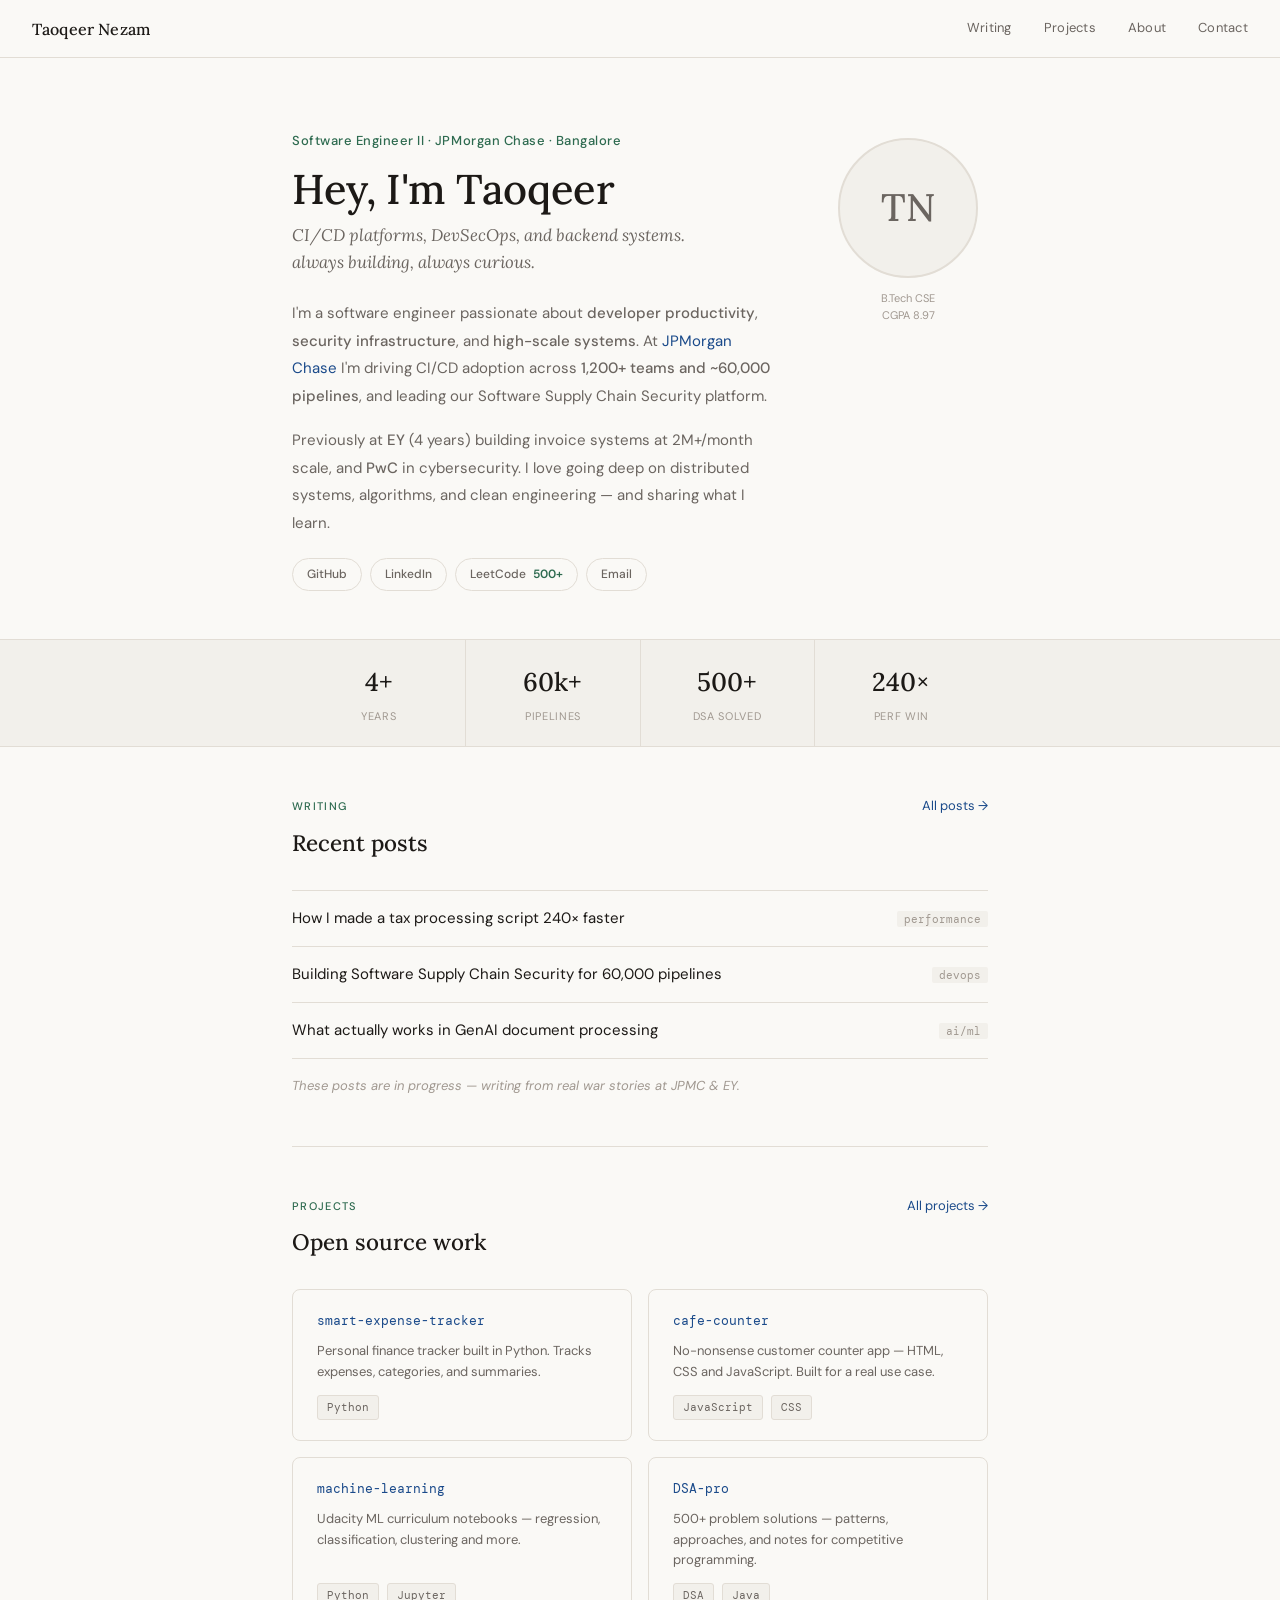
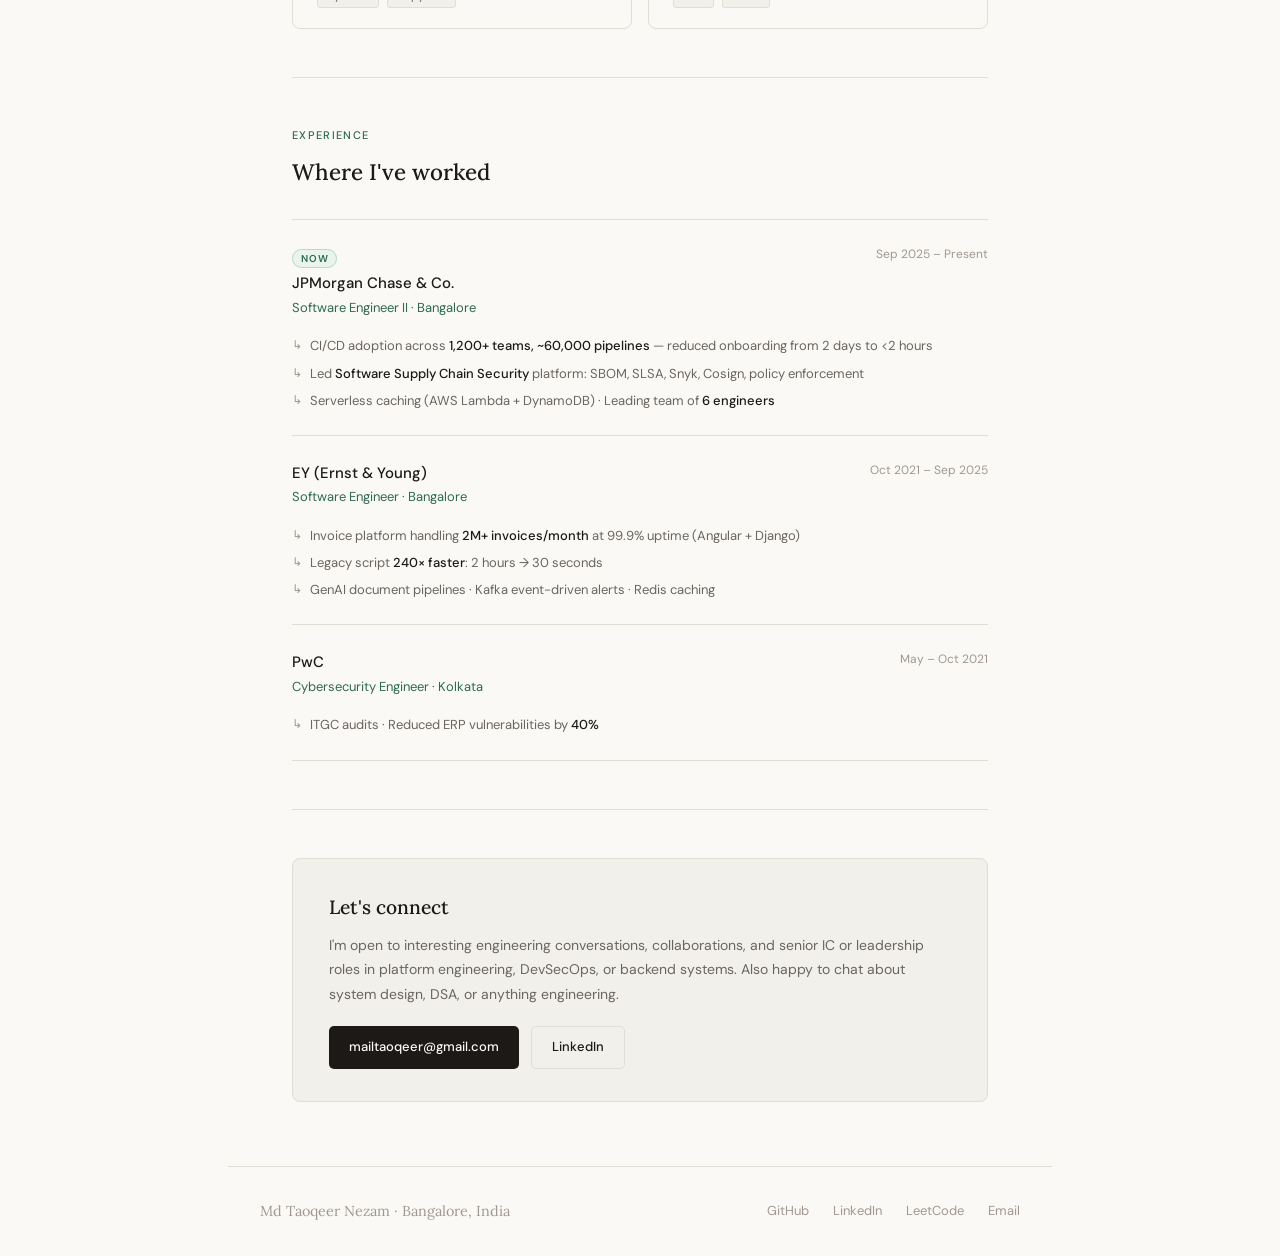
==== index.html @ 7f64fb3b "initial portfolio" ====
<!DOCTYPE html>
<html lang="en">
<head>
  <meta charset="UTF-8" />
  <meta name="viewport" content="width=device-width, initial-scale=1.0" />
  <meta name="description" content="Md Taoqeer Nezam — Software Engineer II at JPMorgan Chase. Building CI/CD platforms, DevSecOps systems, and high-scale backends." />
  <title>Taoqeer Nezam</title>
  <link rel="stylesheet" href="assets/style.css" />
</head>
<body>

<nav>
  <a class="nav-logo" href="/">Taoqeer Nezam</a>
  <div class="nav-links">
    <a href="/blog/">Writing</a>
    <a href="/projects/">Projects</a>
    <a href="/about/">About</a>
    <a href="mailto:mailtaoqeer@gmail.com">Contact</a>
  </div>
</nav>

<!-- HERO -->
<div class="container">
  <div style="display:grid; grid-template-columns:1fr 160px; gap:3rem; align-items:start; padding: 4.5rem 0 3rem;">
    <div>
      <div style="font-size:13px; color:var(--accent); font-weight:500; letter-spacing:0.04em; margin-bottom:0.75rem;">
        Software Engineer II · JPMorgan Chase · Bangalore
      </div>
      <h1 style="font-family:var(--serif); font-size:2.6rem; font-weight:500; line-height:1.15; letter-spacing:-0.01em; margin-bottom:0.6rem;">
        Hey, I'm Taoqeer
      </h1>
      <p style="font-family:var(--serif); font-size:1.05rem; font-style:italic; color:var(--muted); margin-bottom:1.5rem; line-height:1.6;">
        CI/CD platforms, DevSecOps, and backend systems.<br>always building, always curious.
      </p>
      <p style="font-size:15px; color:var(--muted); line-height:1.85; max-width:520px; margin-bottom:1rem;">
        I'm a software engineer passionate about <strong>developer productivity</strong>,
        <strong>security infrastructure</strong>, and <strong>high-scale systems</strong>.
        At <a href="https://www.jpmorganchase.com">JPMorgan Chase</a> I'm driving CI/CD adoption
        across <strong>1,200+ teams and ~60,000 pipelines</strong>, and leading our
        Software Supply Chain Security platform.
      </p>
      <p style="font-size:15px; color:var(--muted); line-height:1.85; max-width:520px;">
        Previously at <strong>EY</strong> (4 years) building invoice systems at 2M+/month scale,
        and <strong>PwC</strong> in cybersecurity. I love going deep on distributed systems,
        algorithms, and clean engineering — and sharing what I learn.
      </p>
      <div class="social-row">
        <a href="https://github.com/taoqeer" target="_blank" class="social-pill">GitHub</a>
        <a href="https://linkedin.com/in/taoqeer" target="_blank" class="social-pill">LinkedIn</a>
        <a href="https://leetcode.com/u/taoqeer/" target="_blank" class="social-pill">LeetCode <span class="pill-count">500+</span></a>
        <a href="mailto:mailtaoqeer@gmail.com" class="social-pill">Email</a>
      </div>
    </div>
    <!-- Avatar -->
    <div style="display:flex; flex-direction:column; align-items:center; gap:0.75rem; padding-top:0.5rem;">
      <div style="width:140px; height:140px; border-radius:50%; background:var(--bg2); border:2px solid var(--border); display:flex; align-items:center; justify-content:center; font-family:var(--serif); font-size:2.4rem; font-weight:500; color:var(--muted);">
        TN
      </div>
      <div style="font-size:11px; color:var(--faint); text-align:center; line-height:1.5;">
        B.Tech CSE<br>CGPA 8.97
      </div>
    </div>
  </div>
</div>

<!-- STATS BAR -->
<div style="border-top:1px solid var(--border); border-bottom:1px solid var(--border); background:var(--bg2);">
  <div class="container">
    <div style="display:flex; gap:0; padding:0;">
      <div style="flex:1; padding:1.25rem 0; border-right:1px solid var(--border); text-align:center;">
        <div style="font-family:var(--serif); font-size:1.6rem; font-weight:500; color:var(--text);">4+</div>
        <div style="font-size:11px; color:var(--faint); margin-top:2px; text-transform:uppercase; letter-spacing:0.06em;">Years</div>
      </div>
      <div style="flex:1; padding:1.25rem 0; border-right:1px solid var(--border); text-align:center;">
        <div style="font-family:var(--serif); font-size:1.6rem; font-weight:500; color:var(--text);">60k+</div>
        <div style="font-size:11px; color:var(--faint); margin-top:2px; text-transform:uppercase; letter-spacing:0.06em;">Pipelines</div>
      </div>
      <div style="flex:1; padding:1.25rem 0; border-right:1px solid var(--border); text-align:center;">
        <div style="font-family:var(--serif); font-size:1.6rem; font-weight:500; color:var(--text);">500+</div>
        <div style="font-size:11px; color:var(--faint); margin-top:2px; text-transform:uppercase; letter-spacing:0.06em;">DSA Solved</div>
      </div>
      <div style="flex:1; padding:1.25rem 0; text-align:center;">
        <div style="font-family:var(--serif); font-size:1.6rem; font-weight:500; color:var(--text);">240×</div>
        <div style="font-size:11px; color:var(--faint); margin-top:2px; text-transform:uppercase; letter-spacing:0.06em;">Perf win</div>
      </div>
    </div>
  </div>
</div>

<div class="container">

  <!-- WRITING -->
  <section>
    <div class="section-header">
      <div>
        <div class="section-label">Writing</div>
        <div class="section-title">Recent posts</div>
      </div>
      <a href="/blog/" class="see-all">All posts →</a>
    </div>
    <div class="post-list">
      <div class="post-item">
        <a href="/blog/240x-performance.html" class="post-title">How I made a tax processing script 240× faster</a>
        <span class="post-meta"><span class="post-tag">performance</span></span>
      </div>
      <div class="post-item">
        <a href="/blog/sscs-at-scale.html" class="post-title">Building Software Supply Chain Security for 60,000 pipelines</a>
        <span class="post-meta"><span class="post-tag">devops</span></span>
      </div>
      <div class="post-item">
        <a href="/blog/genai-production.html" class="post-title">What actually works in GenAI document processing</a>
        <span class="post-meta"><span class="post-tag">ai/ml</span></span>
      </div>
    </div>
    <p style="font-size:13px; color:var(--faint); font-style:italic; margin-top:1rem;">
      These posts are in progress — writing from real war stories at JPMC &amp; EY.
    </p>
  </section>

  <!-- PROJECTS -->
  <section>
    <div class="section-header">
      <div>
        <div class="section-label">Projects</div>
        <div class="section-title">Open source work</div>
      </div>
      <a href="/projects/" class="see-all">All projects →</a>
    </div>
    <div class="project-grid">
      <a href="https://github.com/taoqeer/smart-expense-tracker" target="_blank" class="project-card" style="text-decoration:none;">
        <h3>smart-expense-tracker</h3>
        <p>Personal finance tracker built in Python. Tracks expenses, categories, and summaries.</p>
        <div class="project-card-footer">
          <span class="tag">Python</span>
        </div>
      </a>
      <a href="https://github.com/taoqeer/cafe-counter" target="_blank" class="project-card" style="text-decoration:none;">
        <h3>cafe-counter</h3>
        <p>No-nonsense customer counter app — HTML, CSS and JavaScript. Built for a real use case.</p>
        <div class="project-card-footer">
          <span class="tag">JavaScript</span><span class="tag">CSS</span>
        </div>
      </a>
      <a href="https://github.com/taoqeer/machine-learning" target="_blank" class="project-card" style="text-decoration:none;">
        <h3>machine-learning</h3>
        <p>Udacity ML curriculum notebooks — regression, classification, clustering and more.</p>
        <div class="project-card-footer">
          <span class="tag">Python</span><span class="tag">Jupyter</span>
        </div>
      </a>
      <a href="https://github.com/taoqeer/DSA-pro" target="_blank" class="project-card" style="text-decoration:none;">
        <h3>DSA-pro</h3>
        <p>500+ problem solutions — patterns, approaches, and notes for competitive programming.</p>
        <div class="project-card-footer">
          <span class="tag">DSA</span><span class="tag">Java</span>
        </div>
      </a>
    </div>
  </section>

  <!-- EXPERIENCE SNAPSHOT -->
  <section>
    <div class="section-label">Experience</div>
    <div class="section-title">Where I've worked</div>
    <div class="exp-list">
      <div class="exp-item">
        <div class="exp-header">
          <div>
            <span class="badge-now">now</span>
            <div class="exp-co">JPMorgan Chase &amp; Co.</div>
            <div class="exp-role">Software Engineer II · Bangalore</div>
          </div>
          <div class="exp-period">Sep 2025 – Present</div>
        </div>
        <ul class="exp-bullets">
          <li>CI/CD adoption across <strong>1,200+ teams, ~60,000 pipelines</strong> — reduced onboarding from 2 days to &lt;2 hours</li>
          <li>Led <strong>Software Supply Chain Security</strong> platform: SBOM, SLSA, Snyk, Cosign, policy enforcement</li>
          <li>Serverless caching (AWS Lambda + DynamoDB) · Leading team of <strong>6 engineers</strong></li>
        </ul>
      </div>
      <div class="exp-item">
        <div class="exp-header">
          <div>
            <div class="exp-co">EY (Ernst &amp; Young)</div>
            <div class="exp-role">Software Engineer · Bangalore</div>
          </div>
          <div class="exp-period">Oct 2021 – Sep 2025</div>
        </div>
        <ul class="exp-bullets">
          <li>Invoice platform handling <strong>2M+ invoices/month</strong> at 99.9% uptime (Angular + Django)</li>
          <li>Legacy script <strong>240× faster</strong>: 2 hours → 30 seconds</li>
          <li>GenAI document pipelines · Kafka event-driven alerts · Redis caching</li>
        </ul>
      </div>
      <div class="exp-item">
        <div class="exp-header">
          <div>
            <div class="exp-co">PwC</div>
            <div class="exp-role">Cybersecurity Engineer · Kolkata</div>
          </div>
          <div class="exp-period">May – Oct 2021</div>
        </div>
        <ul class="exp-bullets">
          <li>ITGC audits · Reduced ERP vulnerabilities by <strong>40%</strong></li>
        </ul>
      </div>
    </div>
  </section>

  <!-- CONTACT -->
  <section style="border-bottom:none; padding-bottom:4rem;">
    <div class="newsletter-box">
      <h3>Let's connect</h3>
      <p>
        I'm open to interesting engineering conversations, collaborations, and
        senior IC or leadership roles in platform engineering, DevSecOps, or backend systems.
        Also happy to chat about system design, DSA, or anything engineering.
      </p>
      <div class="newsletter-row">
        <a href="mailto:mailtaoqeer@gmail.com" class="btn btn-solid">mailtaoqeer@gmail.com</a>
        <a href="https://linkedin.com/in/taoqeer" target="_blank" class="btn btn-outline">LinkedIn</a>
      </div>
    </div>
  </section>

</div><!-- /container -->

<footer>
  <div class="footer-left">Md Taoqeer Nezam · Bangalore, India</div>
  <div class="footer-links">
    <a href="https://github.com/taoqeer" target="_blank">GitHub</a>
    <a href="https://linkedin.com/in/taoqeer" target="_blank">LinkedIn</a>
    <a href="https://leetcode.com/u/taoqeer/" target="_blank">LeetCode</a>
    <a href="mailto:mailtaoqeer@gmail.com">Email</a>
  </div>
</footer>

<script src="assets/nav.js"></script>
</body>
</html>
---- assets/style.css ----
@import url('https://fonts.googleapis.com/css2?family=Lora:ital,wght@0,400;0,500;0,600;1,400;1,500&family=DM+Sans:wght@300;400;500&family=DM+Mono:wght@300;400&display=swap');

*, *::before, *::after { box-sizing: border-box; margin: 0; padding: 0; }

:root {
  --bg:        #faf9f6;
  --bg2:       #f2f0eb;
  --bg3:       #e8e4dc;
  --text:      #1c1916;
  --muted:     #6b6560;
  --faint:     #a09890;
  --border:    #e2ddd5;
  --accent:    #2d6a4f;
  --accent-bg: #eaf4ee;
  --link:      #1a4a8a;
  --serif:     'Lora', Georgia, serif;
  --sans:      'DM Sans', system-ui, sans-serif;
  --mono:      'DM Mono', monospace;
  --max:       760px;
  --nav-h:     58px;
}

html { scroll-behavior: smooth; font-size: 16px; }

body {
  background: var(--bg);
  color: var(--text);
  font-family: var(--sans);
  font-size: 15px;
  line-height: 1.75;
  -webkit-font-smoothing: antialiased;
}

a { color: var(--link); text-decoration: none; }
a:hover { text-decoration: underline; }
strong { font-weight: 500; }

/* ── NAV ─────────────────────────────────── */
nav {
  position: sticky; top: 0; z-index: 100;
  height: var(--nav-h);
  background: rgba(250,249,246,0.92);
  backdrop-filter: blur(10px);
  border-bottom: 1px solid var(--border);
  display: flex; align-items: center; justify-content: space-between;
  padding: 0 2rem;
}
.nav-logo {
  font-family: var(--serif);
  font-size: 1rem; font-weight: 500;
  color: var(--text); letter-spacing: 0.01em;
}
.nav-logo:hover { text-decoration: none; color: var(--accent); }
.nav-links { display: flex; gap: 2rem; }
.nav-links a {
  font-size: 13px; color: var(--muted);
  font-weight: 400; letter-spacing: 0.02em;
  transition: color 0.15s;
}
.nav-links a:hover { color: var(--text); text-decoration: none; }
.nav-links a.active { color: var(--text); font-weight: 500; }

/* ── LAYOUT ──────────────────────────────── */
.container {
  max-width: var(--max);
  margin: 0 auto;
  padding: 0 2rem;
}

section { padding: 3rem 0; border-top: 1px solid var(--border); }
section:first-of-type { border-top: none; }

.section-label {
  font-size: 11px; font-weight: 500;
  letter-spacing: 0.12em; text-transform: uppercase;
  color: var(--accent); margin-bottom: 0.4rem;
}
.section-title {
  font-family: var(--serif);
  font-size: 1.4rem; font-weight: 500;
  margin-bottom: 1.75rem; color: var(--text);
}
.section-header {
  display: flex; align-items: baseline;
  justify-content: space-between; margin-bottom: 1.75rem;
}
.section-header .section-title { margin-bottom: 0; }
.see-all { font-size: 13px; color: var(--link); white-space: nowrap; }

/* ── PAGE HERO (inner pages) ─────────────── */
.page-hero { padding: 3rem 0 2rem; }
.page-hero h1 {
  font-family: var(--serif);
  font-size: 2rem; font-weight: 500;
  line-height: 1.25; margin-bottom: 0.75rem;
}
.page-hero p { font-size: 15px; color: var(--muted); max-width: 540px; line-height: 1.8; }

/* ── TAGS / BADGES ───────────────────────── */
.tag {
  display: inline-block;
  font-size: 11px; font-family: var(--mono);
  padding: 2px 9px; border-radius: 3px;
  background: var(--bg2); color: var(--muted);
  border: 1px solid var(--border);
}
.tag.green {
  background: var(--accent-bg); color: var(--accent);
  border-color: #b7d9c8;
}

/* ── BUTTONS ─────────────────────────────── */
.btn {
  display: inline-flex; align-items: center; gap: 6px;
  padding: 9px 20px; border-radius: 5px;
  font-size: 13px; font-weight: 500; font-family: var(--sans);
  transition: all 0.15s; cursor: pointer; border: none;
}
.btn-solid { background: var(--text); color: var(--bg); }
.btn-solid:hover { background: #2d2a26; color: var(--bg); text-decoration: none; }
.btn-outline { background: transparent; color: var(--text); border: 1px solid var(--border); }
.btn-outline:hover { border-color: #aaa; background: var(--bg2); text-decoration: none; }

/* ── SOCIAL PILLS ────────────────────────── */
.social-row { display: flex; flex-wrap: wrap; gap: 0.5rem; margin-top: 1.25rem; }
.social-pill {
  display: inline-flex; align-items: center; gap: 5px;
  padding: 5px 14px; border-radius: 20px;
  font-size: 12px; font-weight: 500; color: var(--muted);
  border: 1px solid var(--border); background: var(--bg);
  transition: all 0.15s;
}
.social-pill:hover { border-color: #bbb; color: var(--text); text-decoration: none; background: var(--bg2); }
.social-pill .pill-count { color: var(--accent); font-weight: 600; margin-left: 2px; }

/* ── DIVIDER ─────────────────────────────── */
hr { border: none; border-top: 1px solid var(--border); }

/* ── POST LIST ───────────────────────────── */
.post-list { display: flex; flex-direction: column; }
.post-item {
  display: flex; justify-content: space-between; align-items: baseline;
  padding: 1rem 0; border-bottom: 1px solid var(--border); gap: 1.5rem;
}
.post-item:first-child { border-top: 1px solid var(--border); }
.post-title { font-size: 15px; color: var(--text); font-weight: 400; line-height: 1.5; }
.post-title:hover { color: var(--link); text-decoration: none; }
.post-meta { font-size: 12px; color: var(--faint); white-space: nowrap; }
.post-tag {
  font-size: 11px; font-family: var(--mono);
  padding: 1px 7px; border-radius: 2px;
  background: var(--bg2); color: var(--faint);
}

/* ── PROJECT CARDS ───────────────────────── */
.project-grid { display: grid; grid-template-columns: 1fr 1fr; gap: 1rem; }
.project-card {
  background: var(--bg); border: 1px solid var(--border);
  border-radius: 8px; padding: 1.25rem 1.5rem;
  transition: border-color 0.15s, box-shadow 0.15s;
  display: flex; flex-direction: column; gap: 0.5rem;
}
.project-card:hover { border-color: #c0b8ae; box-shadow: 0 2px 12px rgba(0,0,0,0.05); }
.project-card h3 { font-family: var(--mono); font-size: 13px; font-weight: 400; color: var(--link); }
.project-card p { font-size: 13px; color: var(--muted); line-height: 1.6; flex: 1; }
.project-card-footer { display: flex; gap: 0.5rem; flex-wrap: wrap; margin-top: 0.25rem; }

/* ── EXP LIST ────────────────────────────── */
.exp-list { display: flex; flex-direction: column; }
.exp-item {
  padding: 1.5rem 0; border-bottom: 1px solid var(--border);
}
.exp-item:first-child { border-top: 1px solid var(--border); }
.exp-header { display: flex; justify-content: space-between; align-items: flex-start; gap: 1rem; margin-bottom: 0.25rem; }
.exp-co { font-weight: 500; font-size: 15px; }
.exp-period { font-size: 12px; color: var(--faint); white-space: nowrap; }
.exp-role { font-size: 13px; color: var(--accent); margin-bottom: 0.75rem; }
.exp-bullets { list-style: none; display: flex; flex-direction: column; gap: 0.35rem; }
.exp-bullets li { font-size: 13px; color: var(--muted); padding-left: 1.1rem; position: relative; line-height: 1.65; }
.exp-bullets li::before { content: '↳'; position: absolute; left: 0; color: var(--faint); font-size: 12px; top: 1px; }
.exp-bullets li strong { color: var(--text); }
.badge-now {
  font-size: 10px; letter-spacing: 0.08em; text-transform: uppercase;
  padding: 2px 8px; border-radius: 10px;
  background: var(--accent-bg); color: var(--accent);
  font-weight: 600; border: 1px solid #b7d9c8;
}

/* ── SKILLS ──────────────────────────────── */
.skills-table { display: flex; flex-direction: column; gap: 0; }
.skill-row {
  display: flex; gap: 1.5rem; align-items: baseline;
  padding: 0.9rem 0; border-bottom: 1px solid var(--border);
}
.skill-row:first-child { border-top: 1px solid var(--border); }
.skill-cat { font-size: 11px; font-weight: 500; color: var(--faint); text-transform: uppercase; letter-spacing: 0.08em; min-width: 110px; flex-shrink: 0; }
.skill-vals { font-size: 14px; color: var(--muted); line-height: 1.7; }
.skill-vals strong { color: var(--text); }

/* ── NEWSLETTER BOX ──────────────────────── */
.newsletter-box {
  background: var(--bg2); border: 1px solid var(--border);
  border-radius: 8px; padding: 2rem 2.25rem;
}
.newsletter-box h3 { font-family: var(--serif); font-size: 1.2rem; font-weight: 500; margin-bottom: 0.5rem; }
.newsletter-box p { font-size: 14px; color: var(--muted); line-height: 1.75; margin-bottom: 1.25rem; }
.newsletter-row { display: flex; gap: 0.75rem; flex-wrap: wrap; }

/* ── FOOTER ──────────────────────────────── */
footer {
  border-top: 1px solid var(--border);
  padding: 2rem 2rem;
  display: flex; justify-content: space-between; align-items: center;
  flex-wrap: wrap; gap: 1rem;
  max-width: calc(var(--max) + 4rem);
  margin: 0 auto;
}
.footer-left { font-family: var(--serif); font-size: 0.9rem; color: var(--faint); }
.footer-links { display: flex; gap: 1.5rem; }
.footer-links a { font-size: 13px; color: var(--faint); }
.footer-links a:hover { color: var(--text); text-decoration: none; }

/* ── BLOG POST PAGE ──────────────────────── */
.prose { max-width: 680px; }
.prose h1 { font-family: var(--serif); font-size: 2rem; font-weight: 500; line-height: 1.25; margin-bottom: 0.75rem; }
.prose h2 { font-family: var(--serif); font-size: 1.3rem; font-weight: 500; margin: 2.5rem 0 1rem; }
.prose h3 { font-size: 1rem; font-weight: 600; margin: 2rem 0 0.75rem; }
.prose p { font-size: 15px; color: #2a2520; line-height: 1.85; margin-bottom: 1.25rem; }
.prose ul, .prose ol { margin: 0 0 1.25rem 1.5rem; }
.prose li { font-size: 15px; color: #2a2520; line-height: 1.8; margin-bottom: 0.35rem; }
.prose code { font-family: var(--mono); font-size: 13px; background: var(--bg2); padding: 1px 6px; border-radius: 3px; color: #5a3e28; }
.prose pre { background: #1c1916; color: #e8e0d0; border-radius: 6px; padding: 1.25rem 1.5rem; margin: 1.5rem 0; overflow-x: auto; }
.prose pre code { background: none; color: inherit; padding: 0; font-size: 13px; }
.prose blockquote { border-left: 3px solid var(--accent); padding-left: 1.25rem; margin: 1.5rem 0; color: var(--muted); font-style: italic; }
.prose strong { color: var(--text); }
.post-date { font-size: 13px; color: var(--faint); margin-bottom: 2rem; display: block; }

/* ── RESPONSIVE ──────────────────────────── */
@media (max-width: 620px) {
  nav { padding: 0 1rem; }
  .nav-links { gap: 1.25rem; }
  .container { padding: 0 1rem; }
  .project-grid { grid-template-columns: 1fr; }
  footer { padding: 1.5rem 1rem; }
  .skill-row { flex-direction: column; gap: 0.3rem; }
  .skill-cat { min-width: unset; }
}
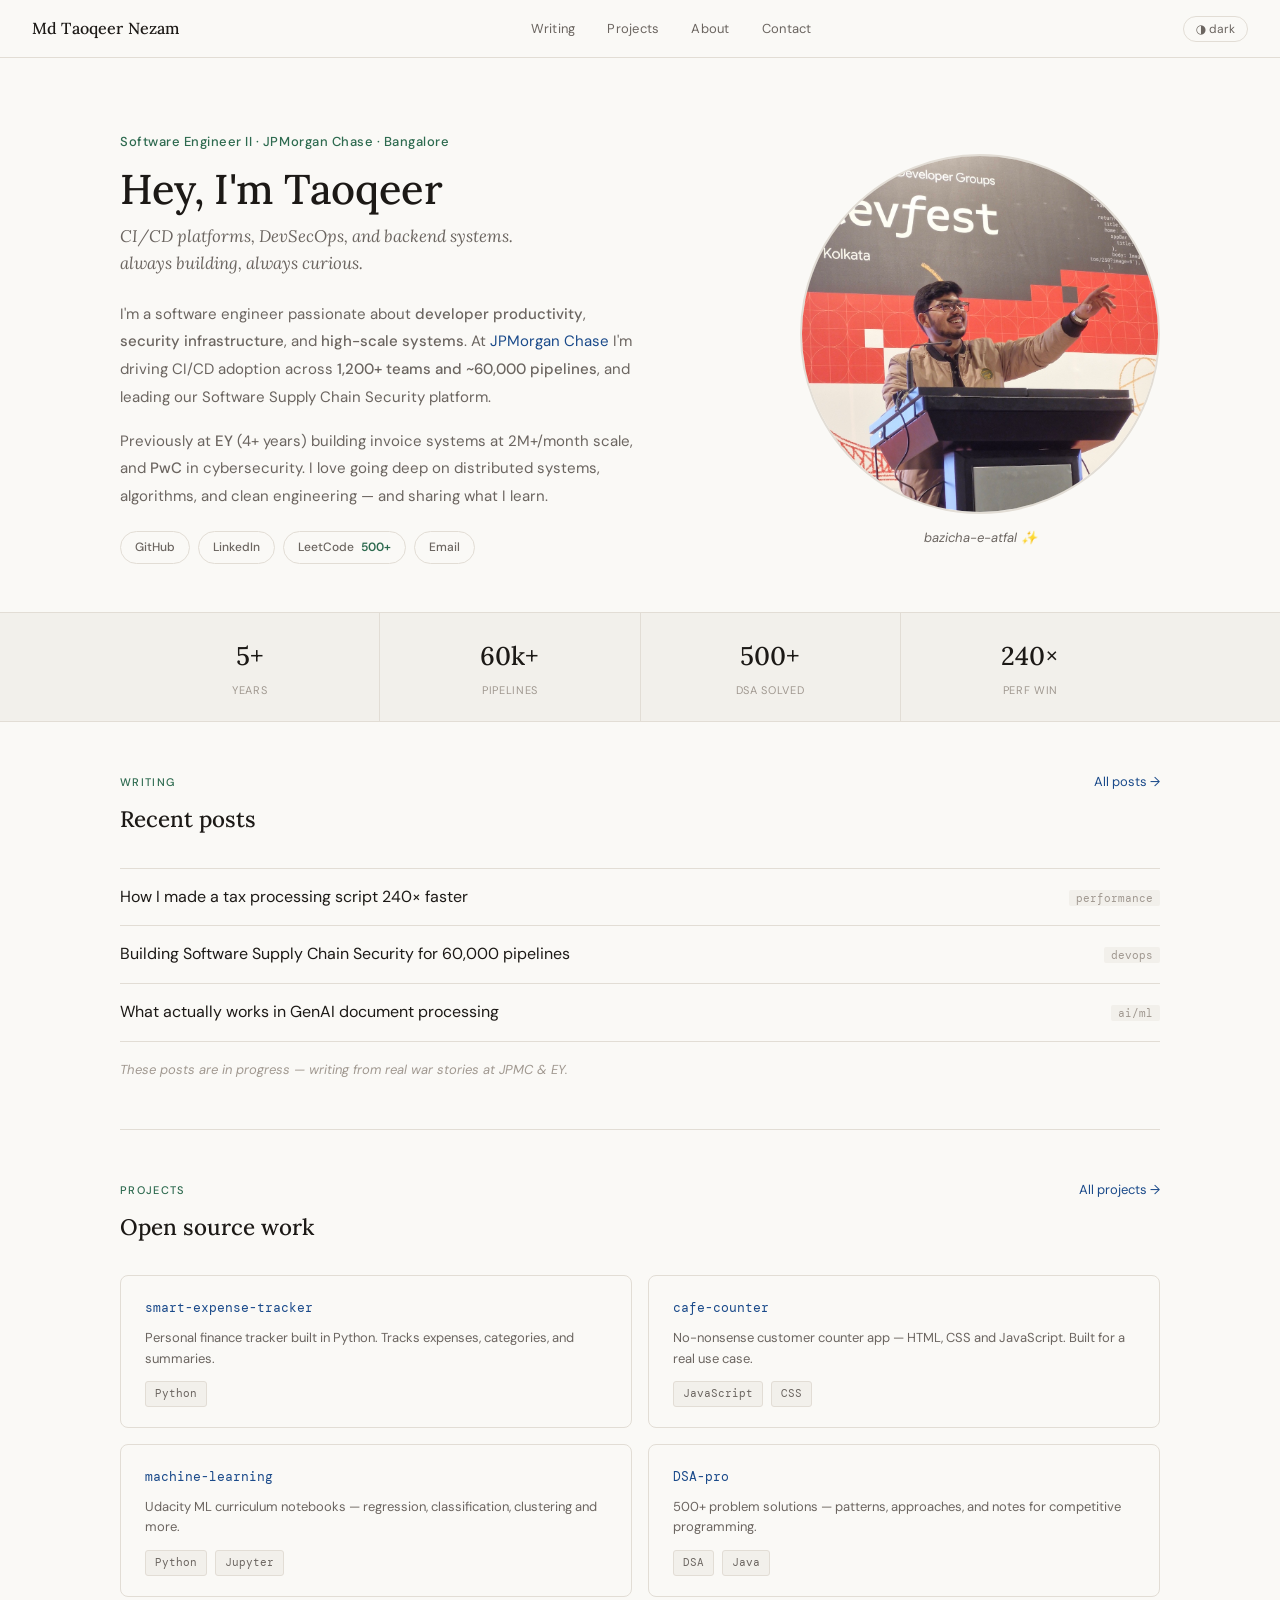
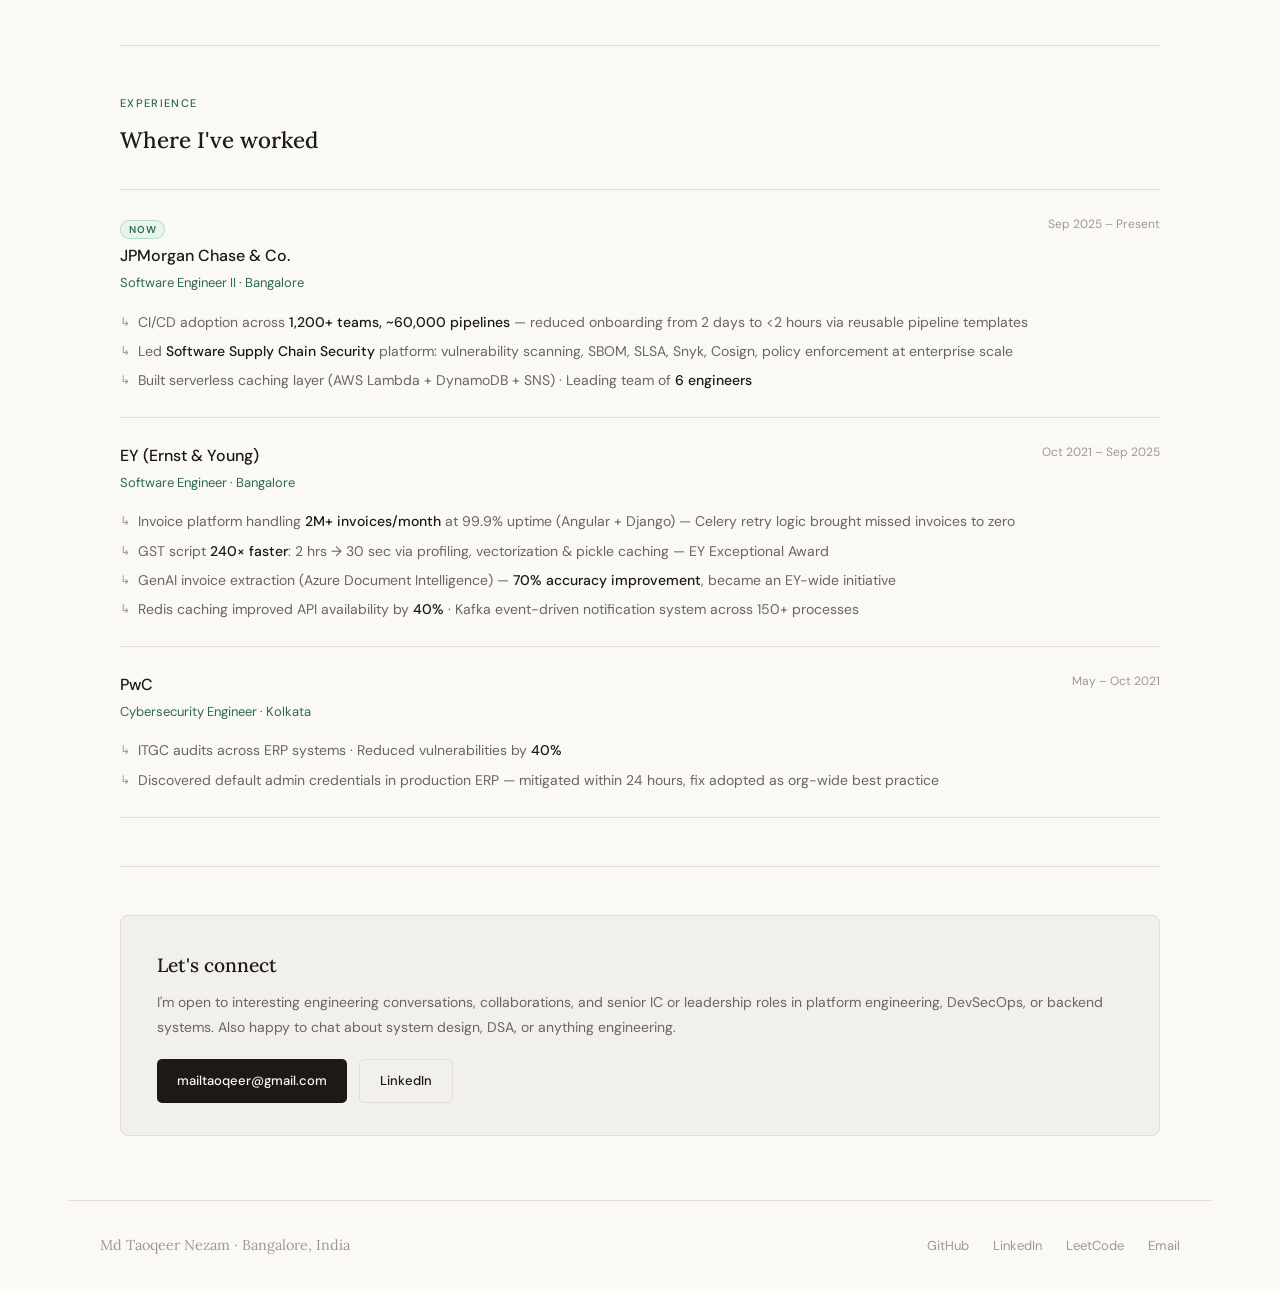
==== commit 6605d273: "Add photo, dark mode, wider layout, and flesh out blog post - Replace TN initials with real photo ac" ====
--- a/index.html
+++ b/index.html
@@ -4,13 +4,13 @@
   <meta charset="UTF-8" />
   <meta name="viewport" content="width=device-width, initial-scale=1.0" />
   <meta name="description" content="Md Taoqeer Nezam — Software Engineer II at JPMorgan Chase. Building CI/CD platforms, DevSecOps systems, and high-scale backends." />
-  <title>Taoqeer Nezam</title>
+  <title>Md Taoqeer Nezam</title>
   <link rel="stylesheet" href="assets/style.css" />
 </head>
 <body>
 
 <nav>
-  <a class="nav-logo" href="/">Taoqeer Nezam</a>
+  <a class="nav-logo" href="/">Md Taoqeer Nezam</a>
   <div class="nav-links">
     <a href="/blog/">Writing</a>
     <a href="/projects/">Projects</a>
@@ -21,7 +21,7 @@
 
 <!-- HERO -->
 <div class="container">
-  <div style="display:grid; grid-template-columns:1fr 160px; gap:3rem; align-items:start; padding: 4.5rem 0 3rem;">
+  <div style="display:grid; grid-template-columns:1fr 360px; gap:3rem; align-items:center; padding: 4.5rem 0 3rem;">
     <div>
       <div style="font-size:13px; color:var(--accent); font-weight:500; letter-spacing:0.04em; margin-bottom:0.75rem;">
         Software Engineer II · JPMorgan Chase · Bangalore
@@ -40,7 +40,7 @@
         Software Supply Chain Security platform.
       </p>
       <p style="font-size:15px; color:var(--muted); line-height:1.85; max-width:520px;">
-        Previously at <strong>EY</strong> (4 years) building invoice systems at 2M+/month scale,
+        Previously at <strong>EY</strong> (4+ years) building invoice systems at 2M+/month scale,
         and <strong>PwC</strong> in cybersecurity. I love going deep on distributed systems,
         algorithms, and clean engineering — and sharing what I learn.
       </p>
@@ -53,11 +53,10 @@
     </div>
     <!-- Avatar -->
     <div style="display:flex; flex-direction:column; align-items:center; gap:0.75rem; padding-top:0.5rem;">
-      <div style="width:140px; height:140px; border-radius:50%; background:var(--bg2); border:2px solid var(--border); display:flex; align-items:center; justify-content:center; font-family:var(--serif); font-size:2.4rem; font-weight:500; color:var(--muted);">
-        TN
-      </div>
-      <div style="font-size:11px; color:var(--faint); text-align:center; line-height:1.5;">
-        B.Tech CSE<br>CGPA 8.97
+      <img src="assets/taoqeer.jpg" alt="Md Taoqeer Nezam"
+        style="width:360px; height:360px; border-radius:50%; object-fit:cover; border:2px solid var(--border);">
+      <div style="font-size:13px; color:var(--muted); text-align:center; font-style:italic;">
+        bazicha-e-atfal ✨
       </div>
     </div>
   </div>
@@ -68,7 +67,7 @@
   <div class="container">
     <div style="display:flex; gap:0; padding:0;">
       <div style="flex:1; padding:1.25rem 0; border-right:1px solid var(--border); text-align:center;">
-        <div style="font-family:var(--serif); font-size:1.6rem; font-weight:500; color:var(--text);">4+</div>
+        <div style="font-family:var(--serif); font-size:1.6rem; font-weight:500; color:var(--text);">5+</div>
         <div style="font-size:11px; color:var(--faint); margin-top:2px; text-transform:uppercase; letter-spacing:0.06em;">Years</div>
       </div>
       <div style="flex:1; padding:1.25rem 0; border-right:1px solid var(--border); text-align:center;">
@@ -173,9 +172,9 @@
           <div class="exp-period">Sep 2025 – Present</div>
         </div>
         <ul class="exp-bullets">
-          <li>CI/CD adoption across <strong>1,200+ teams, ~60,000 pipelines</strong> — reduced onboarding from 2 days to &lt;2 hours</li>
-          <li>Led <strong>Software Supply Chain Security</strong> platform: SBOM, SLSA, Snyk, Cosign, policy enforcement</li>
-          <li>Serverless caching (AWS Lambda + DynamoDB) · Leading team of <strong>6 engineers</strong></li>
+          <li>CI/CD adoption across <strong>1,200+ teams, ~60,000 pipelines</strong> — reduced onboarding from 2 days to &lt;2 hours via reusable pipeline templates</li>
+          <li>Led <strong>Software Supply Chain Security</strong> platform: vulnerability scanning, SBOM, SLSA, Snyk, Cosign, policy enforcement at enterprise scale</li>
+          <li>Built serverless caching layer (AWS Lambda + DynamoDB + SNS) · Leading team of <strong>6 engineers</strong></li>
         </ul>
       </div>
       <div class="exp-item">
@@ -187,9 +186,10 @@
           <div class="exp-period">Oct 2021 – Sep 2025</div>
         </div>
         <ul class="exp-bullets">
-          <li>Invoice platform handling <strong>2M+ invoices/month</strong> at 99.9% uptime (Angular + Django)</li>
-          <li>Legacy script <strong>240× faster</strong>: 2 hours → 30 seconds</li>
-          <li>GenAI document pipelines · Kafka event-driven alerts · Redis caching</li>
+          <li>Invoice platform handling <strong>2M+ invoices/month</strong> at 99.9% uptime (Angular + Django) — Celery retry logic brought missed invoices to zero</li>
+          <li>GST script <strong>240× faster</strong>: 2 hrs → 30 sec via profiling, vectorization &amp; pickle caching — EY Exceptional Award</li>
+          <li>GenAI invoice extraction (Azure Document Intelligence) — <strong>70% accuracy improvement</strong>, became an EY-wide initiative</li>
+          <li>Redis caching improved API availability by <strong>40%</strong> · Kafka event-driven notification system across 150+ processes</li>
         </ul>
       </div>
       <div class="exp-item">
@@ -201,7 +201,8 @@
           <div class="exp-period">May – Oct 2021</div>
         </div>
         <ul class="exp-bullets">
-          <li>ITGC audits · Reduced ERP vulnerabilities by <strong>40%</strong></li>
+          <li>ITGC audits across ERP systems · Reduced vulnerabilities by <strong>40%</strong></li>
+          <li>Discovered default admin credentials in production ERP — mitigated within 24 hours, fix adopted as org-wide best practice</li>
         </ul>
       </div>
     </div>
--- a/assets/style.css
+++ b/assets/style.css
@@ -16,7 +16,7 @@
   --serif:     'Lora', Georgia, serif;
   --sans:      'DM Sans', system-ui, sans-serif;
   --mono:      'DM Mono', monospace;
-  --max:       760px;
+  --max:       1080px;
   --nav-h:     58px;
 }
 
@@ -26,8 +26,8 @@
   background: var(--bg);
   color: var(--text);
   font-family: var(--sans);
-  font-size: 15px;
-  line-height: 1.75;
+  font-size: 16px;
+  line-height: 1.8;
   -webkit-font-smoothing: antialiased;
 }
 
@@ -64,7 +64,7 @@
 .container {
   max-width: var(--max);
   margin: 0 auto;
-  padding: 0 2rem;
+  padding: 0 1.25rem;
 }
 
 section { padding: 3rem 0; border-top: 1px solid var(--border); }
@@ -143,7 +143,7 @@
   padding: 1rem 0; border-bottom: 1px solid var(--border); gap: 1.5rem;
 }
 .post-item:first-child { border-top: 1px solid var(--border); }
-.post-title { font-size: 15px; color: var(--text); font-weight: 400; line-height: 1.5; }
+.post-title { font-size: 16px; color: var(--text); font-weight: 400; line-height: 1.5; }
 .post-title:hover { color: var(--link); text-decoration: none; }
 .post-meta { font-size: 12px; color: var(--faint); white-space: nowrap; }
 .post-tag {
@@ -172,11 +172,11 @@
 }
 .exp-item:first-child { border-top: 1px solid var(--border); }
 .exp-header { display: flex; justify-content: space-between; align-items: flex-start; gap: 1rem; margin-bottom: 0.25rem; }
-.exp-co { font-weight: 500; font-size: 15px; }
+.exp-co { font-weight: 500; font-size: 16px; }
 .exp-period { font-size: 12px; color: var(--faint); white-space: nowrap; }
 .exp-role { font-size: 13px; color: var(--accent); margin-bottom: 0.75rem; }
 .exp-bullets { list-style: none; display: flex; flex-direction: column; gap: 0.35rem; }
-.exp-bullets li { font-size: 13px; color: var(--muted); padding-left: 1.1rem; position: relative; line-height: 1.65; }
+.exp-bullets li { font-size: 14px; color: var(--muted); padding-left: 1.1rem; position: relative; line-height: 1.7; }
 .exp-bullets li::before { content: '↳'; position: absolute; left: 0; color: var(--faint); font-size: 12px; top: 1px; }
 .exp-bullets li strong { color: var(--text); }
 .badge-now {
@@ -225,15 +225,60 @@
 .prose h1 { font-family: var(--serif); font-size: 2rem; font-weight: 500; line-height: 1.25; margin-bottom: 0.75rem; }
 .prose h2 { font-family: var(--serif); font-size: 1.3rem; font-weight: 500; margin: 2.5rem 0 1rem; }
 .prose h3 { font-size: 1rem; font-weight: 600; margin: 2rem 0 0.75rem; }
-.prose p { font-size: 15px; color: #2a2520; line-height: 1.85; margin-bottom: 1.25rem; }
+.prose p { font-size: 16px; color: var(--text); line-height: 1.9; margin-bottom: 1.35rem; }
 .prose ul, .prose ol { margin: 0 0 1.25rem 1.5rem; }
-.prose li { font-size: 15px; color: #2a2520; line-height: 1.8; margin-bottom: 0.35rem; }
+.prose li { font-size: 16px; color: var(--text); line-height: 1.85; margin-bottom: 0.4rem; }
 .prose code { font-family: var(--mono); font-size: 13px; background: var(--bg2); padding: 1px 6px; border-radius: 3px; color: #5a3e28; }
 .prose pre { background: #1c1916; color: #e8e0d0; border-radius: 6px; padding: 1.25rem 1.5rem; margin: 1.5rem 0; overflow-x: auto; }
 .prose pre code { background: none; color: inherit; padding: 0; font-size: 13px; }
 .prose blockquote { border-left: 3px solid var(--accent); padding-left: 1.25rem; margin: 1.5rem 0; color: var(--muted); font-style: italic; }
 .prose strong { color: var(--text); }
 .post-date { font-size: 13px; color: var(--faint); margin-bottom: 2rem; display: block; }
+
+/* ── DARK MODE ───────────────────────────── */
+[data-theme="dark"] {
+  --bg:        #1c1916;
+  --bg2:       #252220;
+  --bg3:       #2e2b27;
+  --text:      #e8e0d0;
+  --muted:     #a09890;
+  --faint:     #6b6560;
+  --border:    #333028;
+  --accent:    #4a9e75;
+  --accent-bg: #1a3328;
+  --link:      #7badd4;
+}
+[data-theme="dark"] nav {
+  background: rgba(28,25,22,0.92);
+}
+[data-theme="dark"] .prose pre {
+  background: #111009;
+}
+[data-theme="dark"] .prose code {
+  color: #d4a97a;
+}
+[data-theme="dark"] .btn-solid {
+  background: var(--text);
+  color: var(--bg);
+}
+
+.theme-toggle {
+  background: none;
+  border: 1px solid var(--border);
+  border-radius: 20px;
+  padding: 4px 12px;
+  cursor: pointer;
+  font-size: 12px;
+  color: var(--muted);
+  font-family: var(--sans);
+  transition: all 0.15s;
+  margin-left: 1.25rem;
+}
+.theme-toggle:hover {
+  border-color: var(--muted);
+  color: var(--text);
+  background: var(--bg2);
+}
 
 /* ── RESPONSIVE ──────────────────────────── */
 @media (max-width: 620px) {
